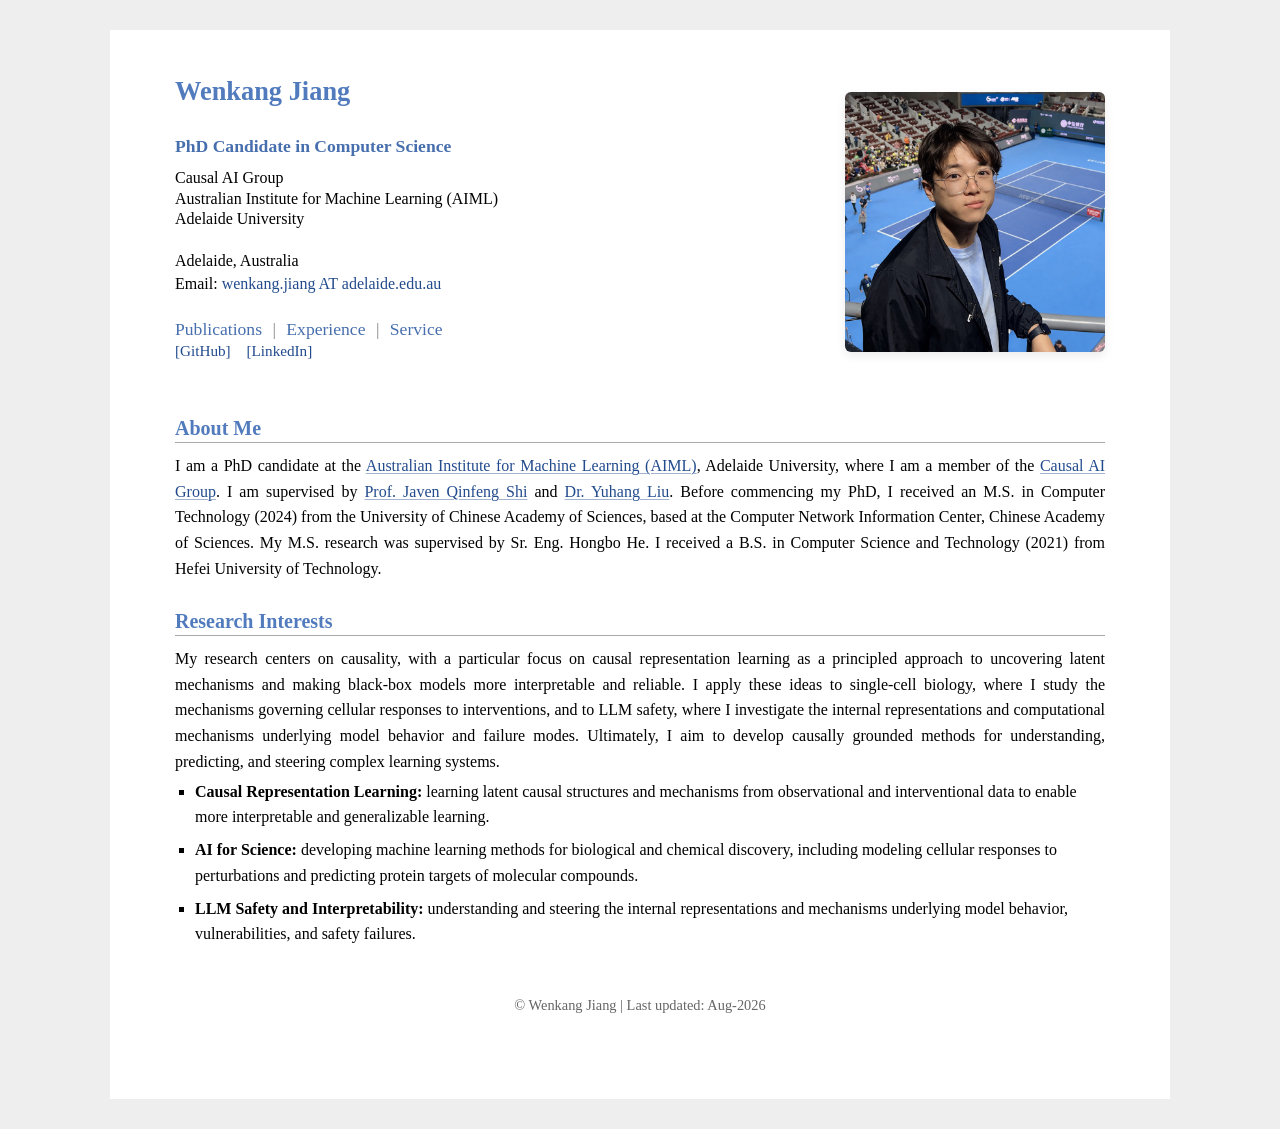
==== index.html @ 31a1c2c6 "Clarify PhD and master's supervision" ====
<!doctype html>
<html lang="en">
  <head>
    <meta charset="utf-8" />
    <meta name="viewport" content="width=device-width, initial-scale=1" />
    <title>Wenkang Jiang's Homepage</title>

    <link rel="icon" href="favicon.png" type="image/png" sizes="256x256" />
    <link rel="stylesheet" href="jemdoc.css" type="text/css" />
    <link rel="stylesheet" href="site.css" type="text/css" />
    <link
      rel="canonical"
      href="https://week3ndzz.github.io/wenkang.github.io/"
    />

    <meta
      name="keywords"
      content="Wenkang Jiang, causal representation learning, AI for genomics, single-cell perturbation, AI safety, AIML"
    />
    <meta
      name="description"
      content="Wenkang Jiang is a PhD candidate at the Australian Institute for Machine Learning, researching causal representation learning, AI for genomics, and AI safety."
    />
    <meta property="og:type" content="website" />
    <meta property="og:title" content="Wenkang Jiang's Homepage" />
    <meta
      property="og:description"
      content="Research in causal representation learning, AI for genomics, and reliable AI systems."
    />
    <meta
      property="og:url"
      content="https://week3ndzz.github.io/wenkang.github.io/"
    />

    <script type="application/ld+json">
      {
        "@context": "https://schema.org",
        "@type": "Person",
        "name": "Wenkang Jiang",
        "url": "https://week3ndzz.github.io/wenkang.github.io/",
        "email": "mailto:wenkang.jiang@adelaide.edu.au",
        "jobTitle": "PhD Candidate",
        "affiliation": {
          "@type": "Organization",
          "name": "Australian Institute for Machine Learning, Adelaide University",
          "url": "https://adelaide.edu.au/research/australian-institute-for-machine-learning/"
        },
        "sameAs": [
          "https://github.com/week3ndzZ",
          "https://www.linkedin.com/in/wenkang-jiang-0b8227208/"
        ]
      }
    </script>
  </head>

  <body>
    <a class="skip-link" href="#main-content">Skip to content</a>

    <div id="layout-content">
      <main id="main-content">
        <header class="profile-header">
          <div class="profile-text">
            <div id="toptitle">
              <h1>Wenkang Jiang</h1>
            </div>
            <p class="profile-role">PhD Candidate in Computer Science</p>
            <p class="profile-details">
              Causal AI Group<br />
              Australian Institute for Machine Learning (AIML)<br />
              Adelaide University<br /><br />
              Adelaide, Australia<br />
              Email:
              <a href="mailto:wenkang.jiang@adelaide.edu.au"
                >wenkang.jiang AT adelaide.edu.au</a
              >
            </p>

            <nav class="profile-links" aria-label="Site pages">
              <a href="Publications.html">Publications</a>
              <span class="separator" aria-hidden="true">|</span>
              <a href="Experience.html">Experience</a>
              <span class="separator" aria-hidden="true">|</span>
              <a href="Service.html">Service</a>
            </nav>

            <nav class="inline-links profile-pages" aria-label="Profile pages">
              <a
                href="https://github.com/week3ndzZ"
                target="_blank"
                rel="noopener noreferrer"
                >[GitHub]</a
              >
              <a
                href="https://www.linkedin.com/in/wenkang-jiang-0b8227208/"
                target="_blank"
                rel="noopener noreferrer"
                >[LinkedIn]</a
              >
            </nav>
          </div>

          <div class="profile-image">
            <img
              src="pic/wenkang-profile.jpg"
              width="800"
              height="800"
              alt="Portrait of Wenkang Jiang at a tennis match"
            />
          </div>
        </header>

        <section>
          <h2>About Me</h2>
          <p class="text-justify">
            I am a PhD candidate at the
            <a
              href="https://adelaide.edu.au/research/australian-institute-for-machine-learning/"
              target="_blank"
              rel="noopener noreferrer"
              >Australian Institute for Machine Learning (AIML)</a
            >, Adelaide University, where I am a member of the
            <a
              href="https://cs.adelaide.edu.au/~javen/supervise.html"
              target="_blank"
              rel="noopener noreferrer"
              >Causal AI Group</a
            >. I am supervised by
            <a
              href="https://researchers.adelaide.edu.au/profile/javen.shi"
              target="_blank"
              rel="noopener noreferrer"
              >Prof. Javen Qinfeng Shi</a
            >
            and
            <a
              href="https://researchers.adelaide.edu.au/profile/yuhang.liu01"
              target="_blank"
              rel="noopener noreferrer"
              >Dr. Yuhang Liu</a
            >. Before commencing my PhD, I received an M.S. in Computer
            Technology (2024) from the University of Chinese Academy of
            Sciences, based at the Computer Network Information Center, Chinese
            Academy of Sciences. My M.S. research was supervised by Sr. Eng.
            Hongbo He. I received a B.S. in Computer Science and Technology
            (2021) from Hefei University of Technology.
          </p>
        </section>

        <section>
          <h2>Research Interests</h2>
          <p class="text-justify">
            My research centers on causality, with a particular focus on causal
            representation learning as a principled approach to uncovering
            latent mechanisms and making black-box models more interpretable and
            reliable. I apply these ideas to single-cell biology, where I study
            the mechanisms governing cellular responses to interventions, and to
            LLM safety, where I investigate the internal representations and
            computational mechanisms underlying model behavior and failure
            modes. Ultimately, I aim to develop causally grounded methods for
            understanding, predicting, and steering complex learning systems.
          </p>

          <ul class="section-list">
            <li>
              <b>Causal Representation Learning:</b> learning latent causal
              structures and mechanisms from observational and interventional
              data to enable more interpretable and generalizable learning.
            </li>
            <li>
              <b>AI for Science:</b> developing machine learning methods for
              biological and chemical discovery, including modeling cellular
              responses to perturbations and predicting protein targets of
              molecular compounds.
            </li>
            <li>
              <b>LLM Safety and Interpretability:</b> understanding and steering
              the internal representations and mechanisms underlying model
              behavior, vulnerabilities, and safety failures.
            </li>
          </ul>
        </section>
      </main>

      <footer class="site-footer">
        &copy; Wenkang Jiang | Last updated: Aug-2026
      </footer>
    </div>
  </body>
</html>
---- jemdoc.css ----
/*
 * Jemdoc-style academic page foundation.
 * Reimplemented for this site from the visual conventions of legacy Jemdoc.
 */

html {
  background-color: #eeeeee;
}

body {
  max-width: 960px;
  margin: 30px auto;
  padding: 10px 50px 30px;
  background-color: #ffffff;
  color: #000000;
  font-family: Georgia, "Times New Roman", serif;
  font-size: 16px;
  text-align: left;
}

a {
  color: #224b8d;
  text-decoration: none;
}

a:hover {
  border-bottom: 1px dotted #808080;
}

a:focus-visible {
  border-radius: 2px;
  outline: 2px solid #224b8d;
  outline-offset: 3px;
}

h1,
h2,
h3,
h4 {
  margin-top: 0.7em;
  margin-bottom: 0.5em;
  padding-top: 0.5em;
  padding-bottom: 0.2em;
  color: #527bbd;
  line-height: 1;
}

h1,
h2 {
  border-bottom: 1px solid #aaaaaa;
}

h1 {
  padding-bottom: 0.3em;
  font-size: 165%;
}

h2 {
  padding-top: 0.8em;
  font-size: 125%;
}

h2 + h3 {
  padding-top: 0.2em;
}

h3 {
  border-bottom: 0;
  font-size: 110%;
}

h4 {
  border-bottom: 0;
  font-size: 105%;
}

p {
  margin-top: 0;
  margin-bottom: 0.8em;
  padding: 0;
  line-height: 1.3;
}

strong,
b {
  font-weight: 700;
}

em,
i {
  font-style: italic;
}

ul,
ol,
dl {
  margin-top: 0.2em;
  margin-bottom: 0.8em;
  padding-top: 0;
}

ul {
  list-style-position: outside;
  list-style-type: square;
}

ol {
  list-style-position: outside;
  list-style-type: decimal;
}

p + ul,
p + ol {
  margin-top: -0.5em;
}

li {
  margin-top: 0.9em;
}

img {
  border: 0;
}

#layout-content {
  border: 0;
  background: #ffffff;
  text-align: left;
  vertical-align: top;
}

div#toptitle {
  margin-bottom: 1.5em;
  padding-bottom: 0.2em;
}

div#toptitle + h2,
div#toptitle + h3 {
  margin-top: 0;
}

div#toptitle h1,
#layout-content div#toptitle h1 {
  margin-top: 0.5em;
  margin-bottom: 0;
  padding-top: 0;
  padding-bottom: 0.1em;
  border-bottom: 0;
}

.skip-link {
  position: fixed;
  z-index: 10;
  top: 8px;
  left: 8px;
  padding: 8px 12px;
  transform: translateY(-160%);
  border: 1px solid #224b8d;
  background: #ffffff;
}

.skip-link:focus {
  transform: translateY(0);
}

.visually-hidden {
  position: absolute;
  width: 1px;
  height: 1px;
  margin: -1px;
  padding: 0;
  overflow: hidden;
  clip: rect(0 0 0 0);
  clip-path: inset(50%);
  border: 0;
  white-space: nowrap;
}

@media print {
  html,
  body {
    background: #ffffff;
  }

  body {
    max-width: none;
    margin: 0;
    padding: 0;
  }

  a {
    color: #000000;
  }
}
---- site.css ----
#layout-content {
  max-width: 950px;
  margin: 25px auto;
  padding: 0 15px;
}

.profile-header {
  display: flex;
  align-items: center;
  justify-content: space-between;
  gap: 40px;
  margin-bottom: 24px;
}

.profile-text {
  flex: 1;
  min-width: 0;
}

.profile-image {
  flex-shrink: 0;
}

.profile-image img {
  display: block;
  width: 100%;
  height: auto;
  max-width: 260px;
  border-radius: 6px;
  box-shadow: 0 4px 10px rgba(0, 0, 0, 0.08);
}

.text-justify {
  text-align: justify;
  line-height: 1.6;
}

.text-justify a {
  text-decoration: underline;
  text-decoration-color: rgba(34, 75, 141, 0.42);
  text-decoration-thickness: 0.06em;
  text-underline-offset: 0.12em;
}

.profile-role {
  margin-top: 0;
  margin-bottom: 0.5em;
  padding-top: 0.2em;
  padding-bottom: 0.2em;
  color: #476fae;
  font-size: 110%;
  font-weight: 700;
  line-height: 1;
}

.profile-details a {
  display: inline-block;
  min-height: 24px;
  line-height: 24px;
}

.profile-links {
  margin-top: 1.1em;
  font-size: 110%;
  line-height: 1.6;
}

.profile-links a {
  display: inline-block;
  min-height: 24px;
  margin-right: 6px;
  color: #476fae;
  line-height: 24px;
}

.profile-links .separator {
  margin-right: 6px;
  color: #888888;
}

.profile-pages {
  margin-top: 0.55em;
  margin-bottom: 0;
  font-size: 95%;
  line-height: 1.7;
}

.profile-pages a {
  display: inline-block;
  min-height: 24px;
}

.page-nav {
  margin-top: 0.7em;
  margin-bottom: 0.8em;
  padding-top: 0.5em;
  padding-bottom: 0.2em;
  color: #527bbd;
  font-size: 110%;
  line-height: 1.3;
}

.page-nav a {
  display: inline-block;
  min-height: 24px;
  margin-right: 12px;
  color: #476fae;
}

.page-nav a.active {
  color: #163a73;
  font-weight: 700;
}

.page-nav .separator {
  margin-right: 12px;
  color: #888888;
}

.page-nav a:hover,
.profile-links a:hover,
.page-card:hover,
.inline-links a:hover,
.paper-links a:hover {
  border-bottom: 0;
}

.subpage-divider {
  height: 1px;
  margin: 0;
  background: #aaaaaa;
}

.subpage-spacer {
  height: 1.6em;
}

.page-intro {
  margin-top: -6px;
  margin-bottom: 18px;
  color: #444444;
  line-height: 1.6;
}

.page-links-grid {
  display: grid;
  grid-template-columns: repeat(auto-fit, minmax(260px, 1fr));
  gap: 16px;
  margin-top: 8px;
}

.page-card {
  display: block;
  padding: 16px 18px;
  border: 1px solid #dfe5ef;
  border-radius: 10px;
  background: #fbfcfe;
  box-shadow: 0 5px 14px rgba(34, 75, 141, 0.05);
  transition:
    transform 0.2s ease,
    box-shadow 0.2s ease,
    border-color 0.2s ease;
}

.page-card:hover {
  transform: translateY(-2px);
  border-color: #c0d0ea;
  box-shadow: 0 8px 18px rgba(34, 75, 141, 0.1);
}

.page-card h4 {
  margin: 0 0 0.5em;
  padding: 0;
  border-bottom: 0;
  font-size: 110%;
  font-weight: 400;
}

.page-card p {
  margin: 0;
  color: #333333;
  line-height: 1.55;
}

.page-card .card-meta {
  margin-top: 0.75em;
  color: #666666;
  font-size: 92%;
}

.page-card .card-links {
  margin-top: 0.65em;
  margin-bottom: 0;
}

.inline-links {
  margin-top: -5px;
  margin-bottom: 14px;
}

.inline-links a {
  margin-right: 12px;
}

.profile-directory {
  margin-top: 0.4em;
}

.publication-list,
.section-list,
.flex-list {
  padding-left: 20px;
}

.publication-list li {
  margin-bottom: 18px;
  line-height: 1.6;
  text-align: justify;
}

.paper-links {
  display: inline-block;
  margin-left: 4px;
  white-space: nowrap;
}

.paper-links a {
  margin-left: 4px;
}

.section-list li {
  margin-top: 0.35em;
  margin-bottom: 0.45em;
  line-height: 1.6;
}

.flex-list li {
  margin-top: 0.45em;
  margin-bottom: 0.55em;
}

.flex-list-item {
  display: flex;
  align-items: baseline;
  justify-content: space-between;
  gap: 15px;
}

.flex-list-content {
  flex: 1;
  padding-right: 15px;
  line-height: 1.5;
}

.flex-list-date {
  color: #555555;
  white-space: nowrap;
}

.venue {
  color: #444444;
}

#layout-content h2 {
  padding-top: 0.8em;
  padding-bottom: 0.2em;
  border-bottom: 1px solid #aaaaaa;
  font-size: 125%;
}

section h3,
.entry-title {
  font-weight: 400;
}

.stacked-section + .stacked-section {
  margin-top: 2.1em;
  padding-top: 0.9em;
  border-top: 1px solid #e7ebf2;
}

.stacked-section h3 {
  margin-bottom: 0.8em;
}

footer.site-footer {
  margin-top: 50px;
  padding-bottom: 30px;
  color: #666666;
  font-size: 0.9em;
  text-align: center;
}

@media (prefers-reduced-motion: reduce) {
  .page-card {
    transition: none;
  }
}

@media (max-width: 768px) {
  .profile-header {
    flex-direction: column-reverse;
    gap: 20px;
    text-align: center;
  }

  .profile-image img {
    max-width: 200px;
  }

  .text-justify,
  .publication-list li {
    text-align: left;
  }

  .flex-list-item {
    flex-direction: column;
    align-items: flex-start;
    gap: 4px;
  }

  .flex-list-date {
    color: #777777;
    font-size: 0.95em;
  }

  .page-links-grid {
    grid-template-columns: 1fr;
  }

  .page-nav {
    line-height: 1.6;
  }
}

@media print {
  .page-nav,
  .profile-links,
  .profile-pages,
  .profile-image {
    display: none;
  }

  .page-card {
    break-inside: avoid;
    border-color: #aaaaaa;
    box-shadow: none;
  }
}
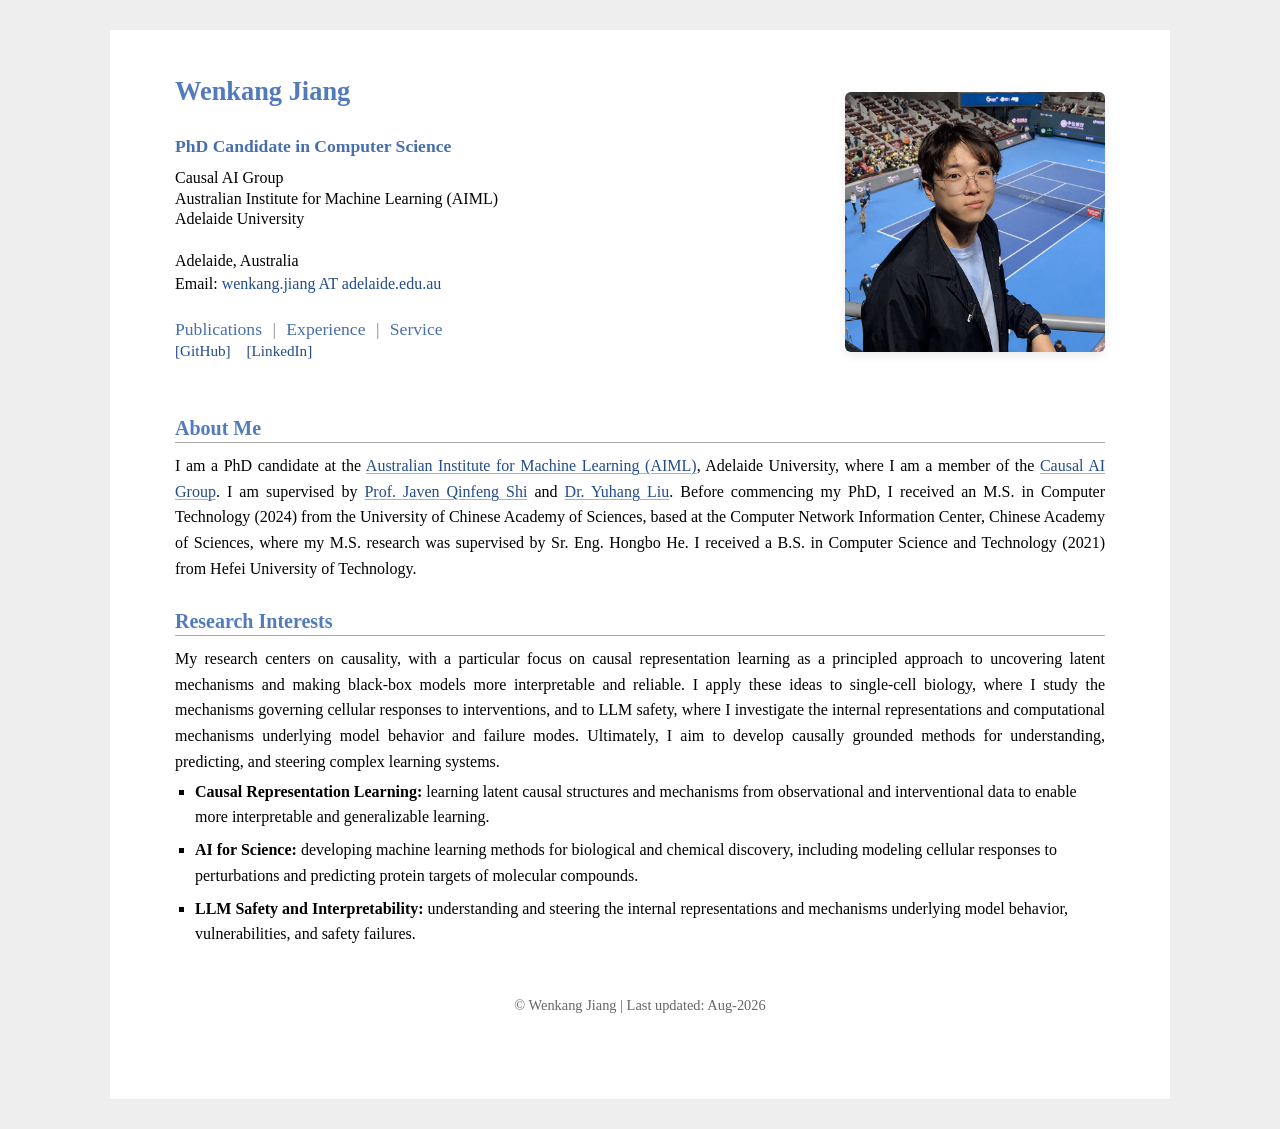
==== commit 75d9e6e8: "Combine master's degree and supervision details" ====
--- a/index.html
+++ b/index.html
@@ -140,8 +140,8 @@
             >. Before commencing my PhD, I received an M.S. in Computer
             Technology (2024) from the University of Chinese Academy of
             Sciences, based at the Computer Network Information Center, Chinese
-            Academy of Sciences. My M.S. research was supervised by Sr. Eng.
-            Hongbo He. I received a B.S. in Computer Science and Technology
+            Academy of Sciences, where my M.S. research was supervised by Sr.
+            Eng. Hongbo He. I received a B.S. in Computer Science and Technology
             (2021) from Hefei University of Technology.
           </p>
         </section>
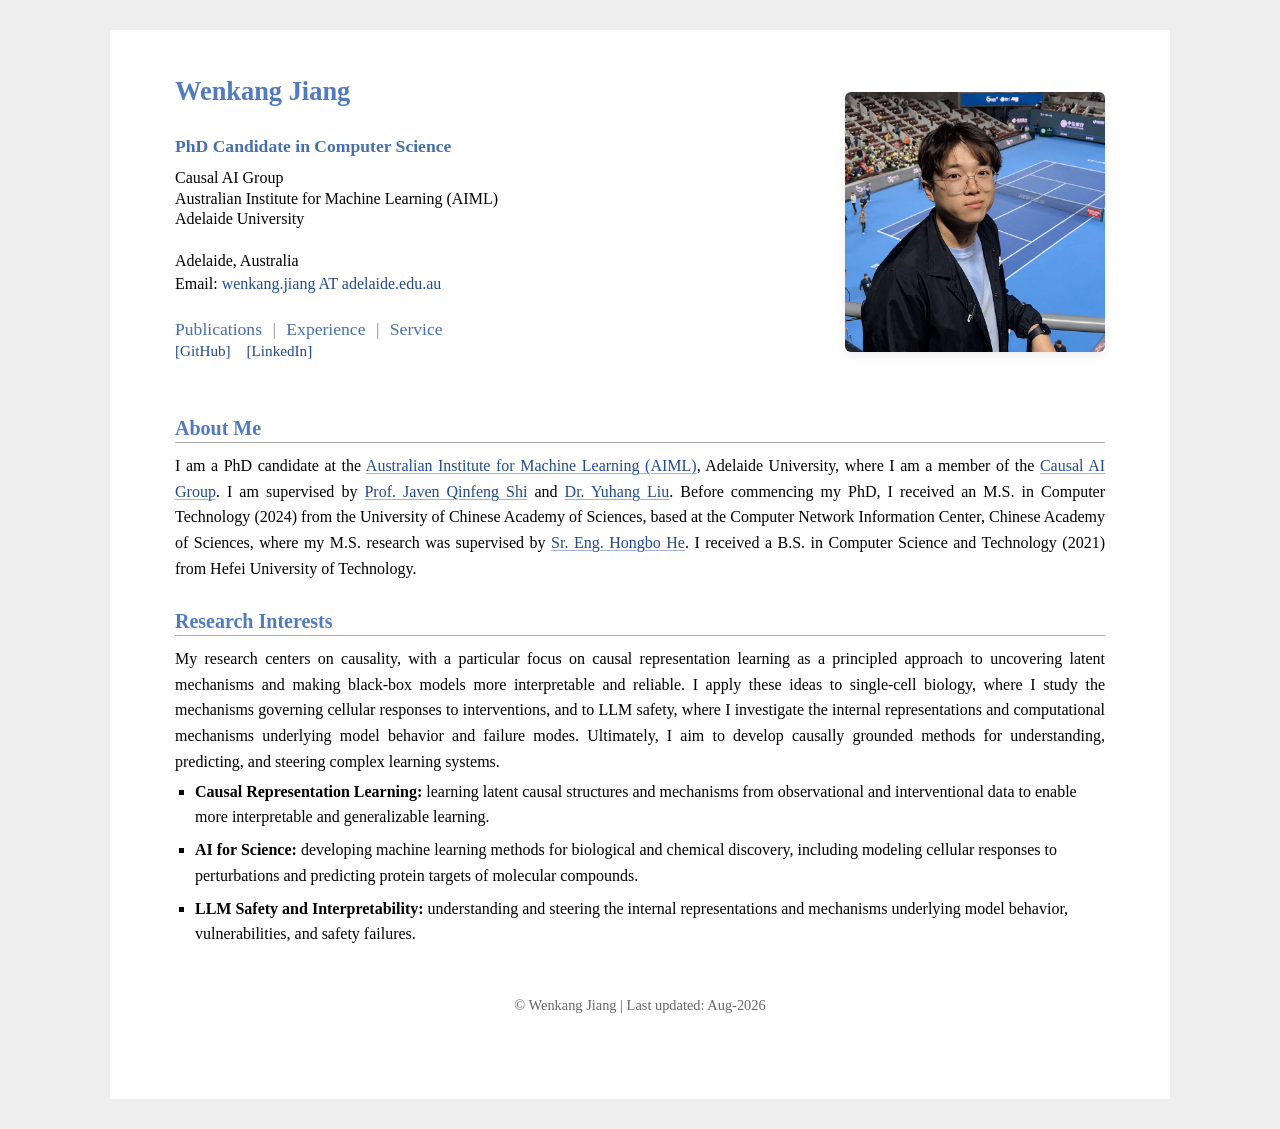
==== commit 3d1e8a30: "Link master's supervisor profile" ====
--- a/index.html
+++ b/index.html
@@ -140,9 +140,14 @@
             >. Before commencing my PhD, I received an M.S. in Computer
             Technology (2024) from the University of Chinese Academy of
             Sciences, based at the Computer Network Information Center, Chinese
-            Academy of Sciences, where my M.S. research was supervised by Sr.
-            Eng. Hongbo He. I received a B.S. in Computer Science and Technology
-            (2021) from Hefei University of Technology.
+            Academy of Sciences, where my M.S. research was supervised by
+            <a
+              href="https://cnic.cas.cn/sourcedb_cnic_cas/zw/zjrc/dsdw/202107/t20210702_6125780.html"
+              target="_blank"
+              rel="noopener noreferrer"
+              >Sr. Eng. Hongbo He</a
+            >. I received a B.S. in Computer Science and Technology (2021) from
+            Hefei University of Technology.
           </p>
         </section>
 
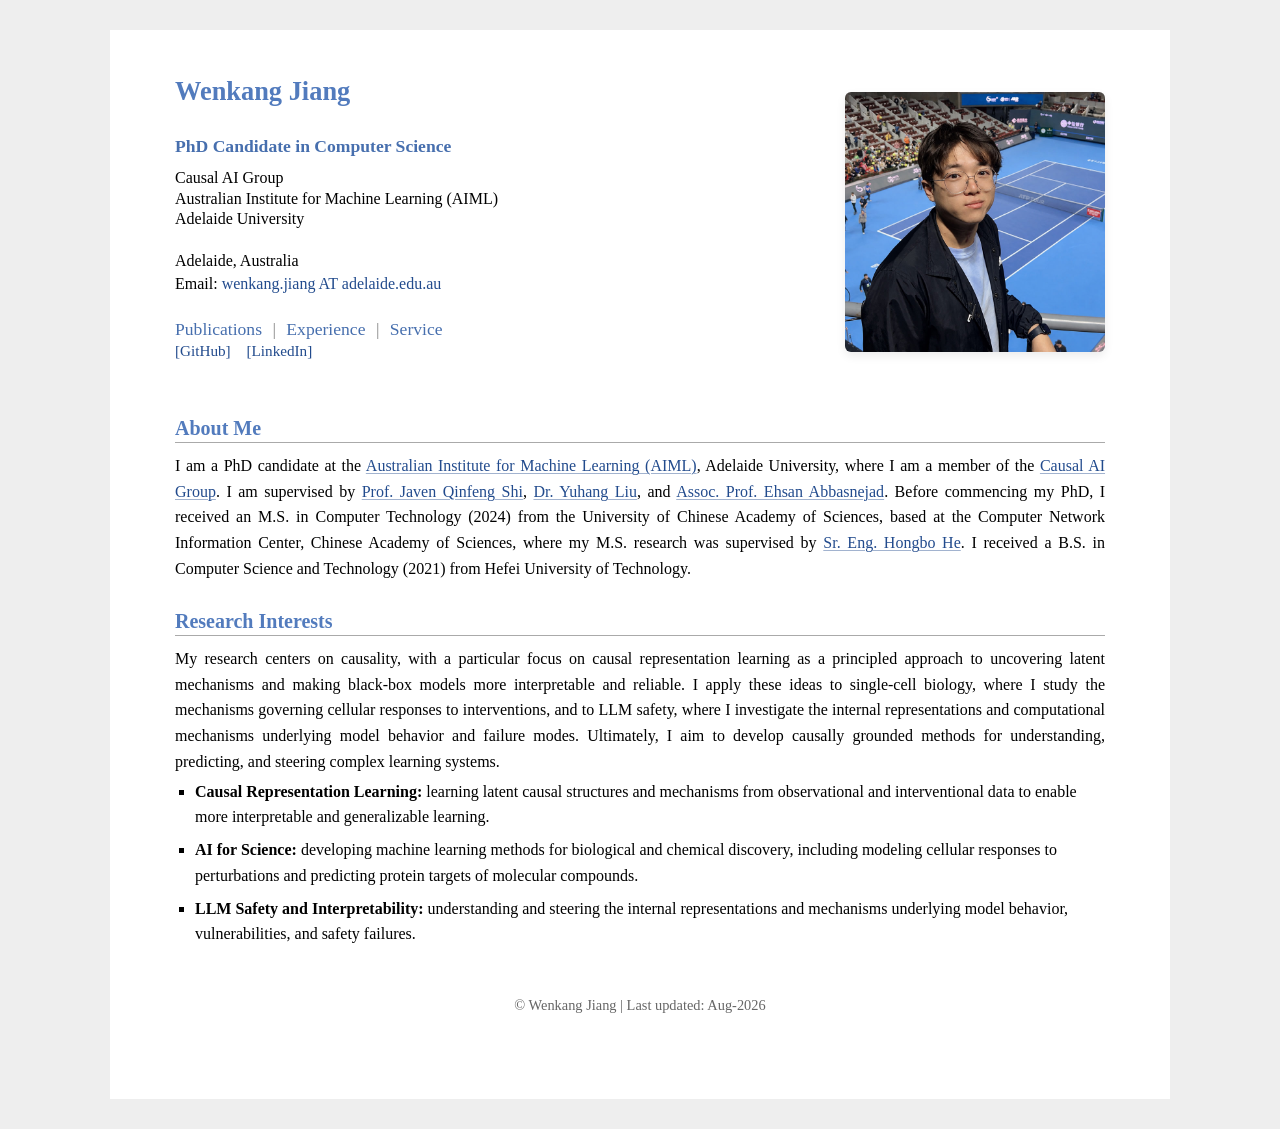
==== commit ce90e103: "Add Ehsan Abbasnejad as PhD supervisor" ====
--- a/index.html
+++ b/index.html
@@ -8,10 +8,7 @@
     <link rel="icon" href="favicon.png" type="image/png" sizes="256x256" />
     <link rel="stylesheet" href="jemdoc.css" type="text/css" />
     <link rel="stylesheet" href="site.css" type="text/css" />
-    <link
-      rel="canonical"
-      href="https://week3ndzz.github.io/wenkang.github.io/"
-    />
+    <link rel="canonical" href="https://week3ndzz.github.io/" />
 
     <meta
       name="keywords"
@@ -27,17 +24,14 @@
       property="og:description"
       content="Research in causal representation learning, AI for genomics, and reliable AI systems."
     />
-    <meta
-      property="og:url"
-      content="https://week3ndzz.github.io/wenkang.github.io/"
-    />
+    <meta property="og:url" content="https://week3ndzz.github.io/" />
 
     <script type="application/ld+json">
       {
         "@context": "https://schema.org",
         "@type": "Person",
         "name": "Wenkang Jiang",
-        "url": "https://week3ndzz.github.io/wenkang.github.io/",
+        "url": "https://week3ndzz.github.io/",
         "email": "mailto:wenkang.jiang@adelaide.edu.au",
         "jobTitle": "PhD Candidate",
         "affiliation": {
@@ -130,13 +124,18 @@
               target="_blank"
               rel="noopener noreferrer"
               >Prof. Javen Qinfeng Shi</a
-            >
-            and
+            >,
             <a
               href="https://researchers.adelaide.edu.au/profile/yuhang.liu01"
               target="_blank"
               rel="noopener noreferrer"
               >Dr. Yuhang Liu</a
+            >, and
+            <a
+              href="https://adelaide.edu.au/people/ehsan.abbasnejad"
+              target="_blank"
+              rel="noopener noreferrer"
+              >Assoc. Prof. Ehsan Abbasnejad</a
             >. Before commencing my PhD, I received an M.S. in Computer
             Technology (2024) from the University of Chinese Academy of
             Sciences, based at the Computer Network Information Center, Chinese
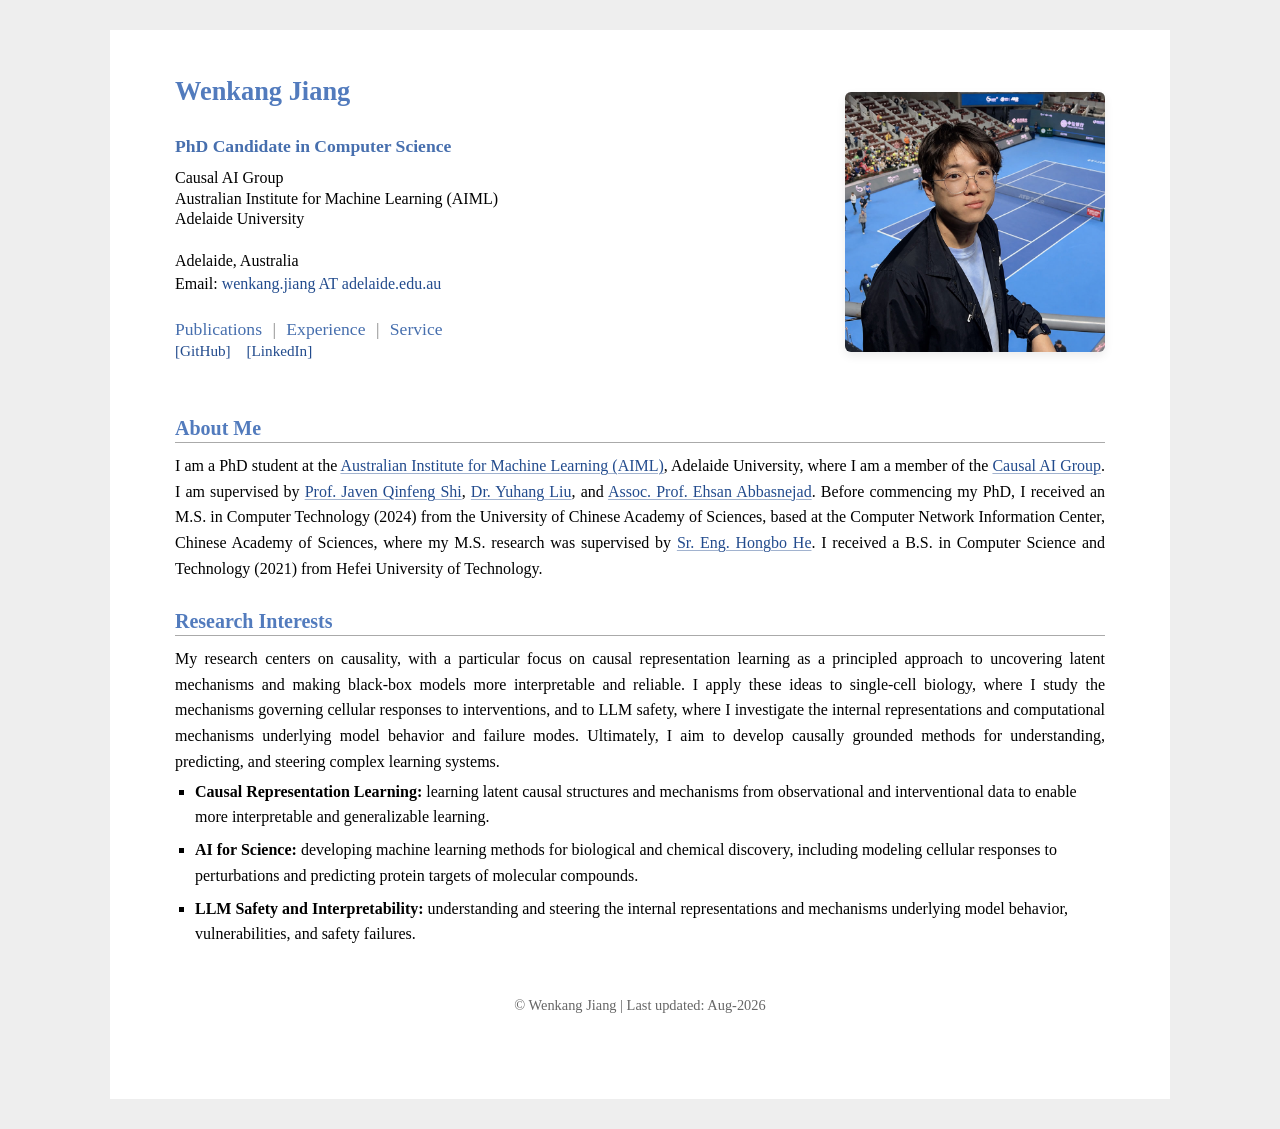
==== commit a6812d5a: "Update title from 'candidate' to 'student'" ====
--- a/index.html
+++ b/index.html
@@ -106,7 +106,7 @@
         <section>
           <h2>About Me</h2>
           <p class="text-justify">
-            I am a PhD candidate at the
+            I am a PhD student at the
             <a
               href="https://adelaide.edu.au/research/australian-institute-for-machine-learning/"
               target="_blank"
@@ -132,7 +132,7 @@
               >Dr. Yuhang Liu</a
             >, and
             <a
-              href="https://adelaide.edu.au/people/ehsan.abbasnejad"
+              href="https://ehsanabb.github.io/Home.html"
               target="_blank"
               rel="noopener noreferrer"
               >Assoc. Prof. Ehsan Abbasnejad</a
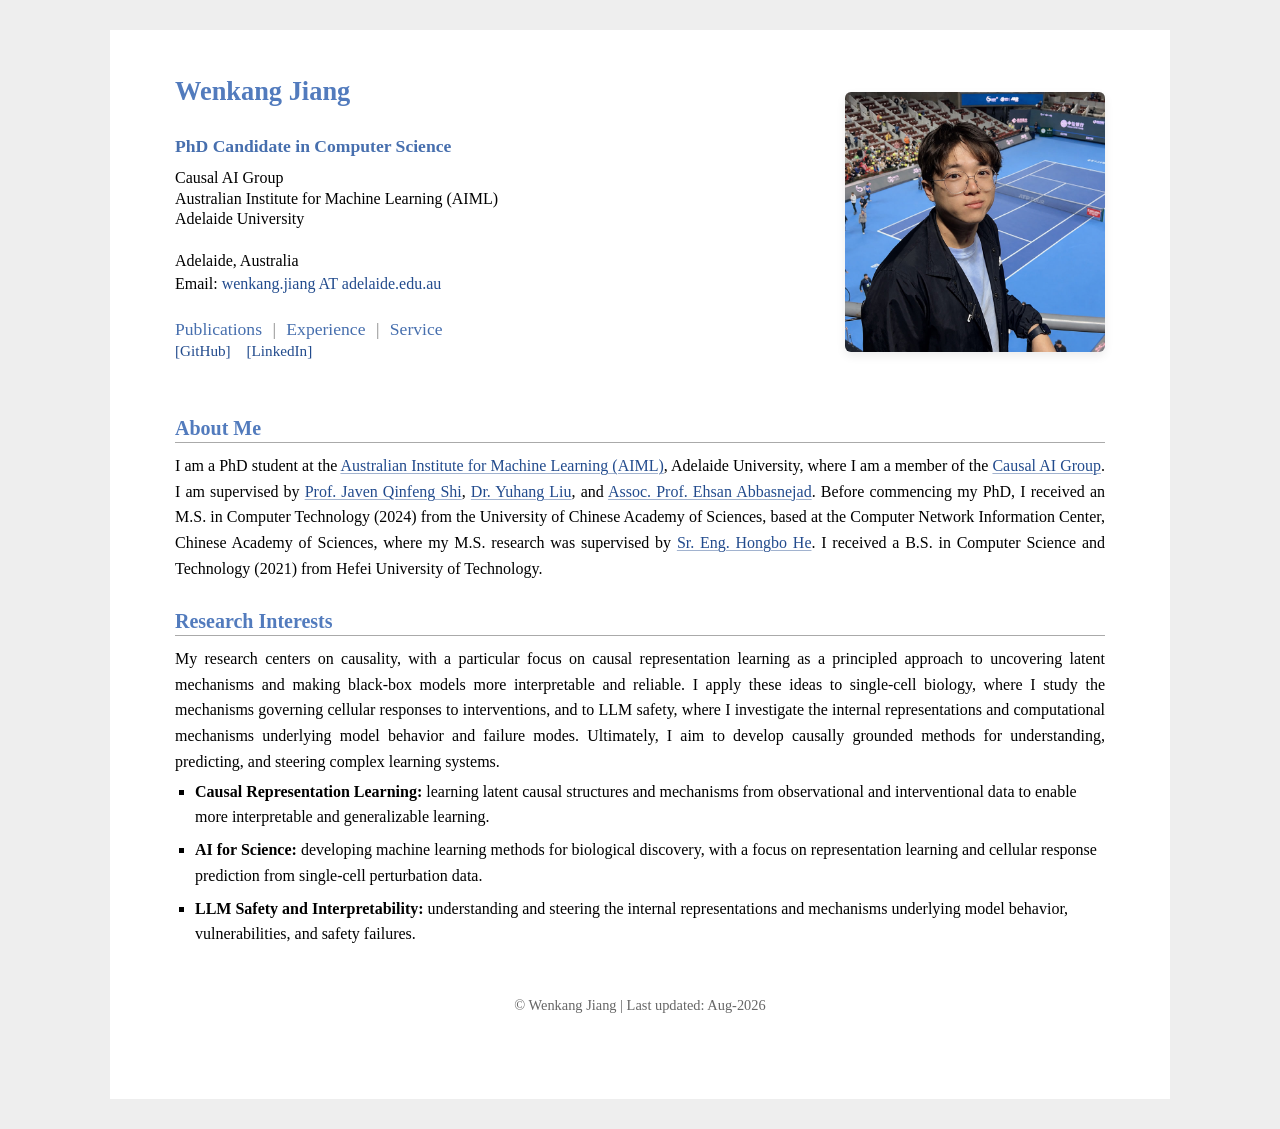
==== commit b4f51df8: "Refocus AI for Science on biological data" ====
--- a/index.html
+++ b/index.html
@@ -172,9 +172,8 @@
             </li>
             <li>
               <b>AI for Science:</b> developing machine learning methods for
-              biological and chemical discovery, including modeling cellular
-              responses to perturbations and predicting protein targets of
-              molecular compounds.
+              biological discovery, with a focus on representation learning and
+              cellular response prediction from single-cell perturbation data.
             </li>
             <li>
               <b>LLM Safety and Interpretability:</b> understanding and steering
